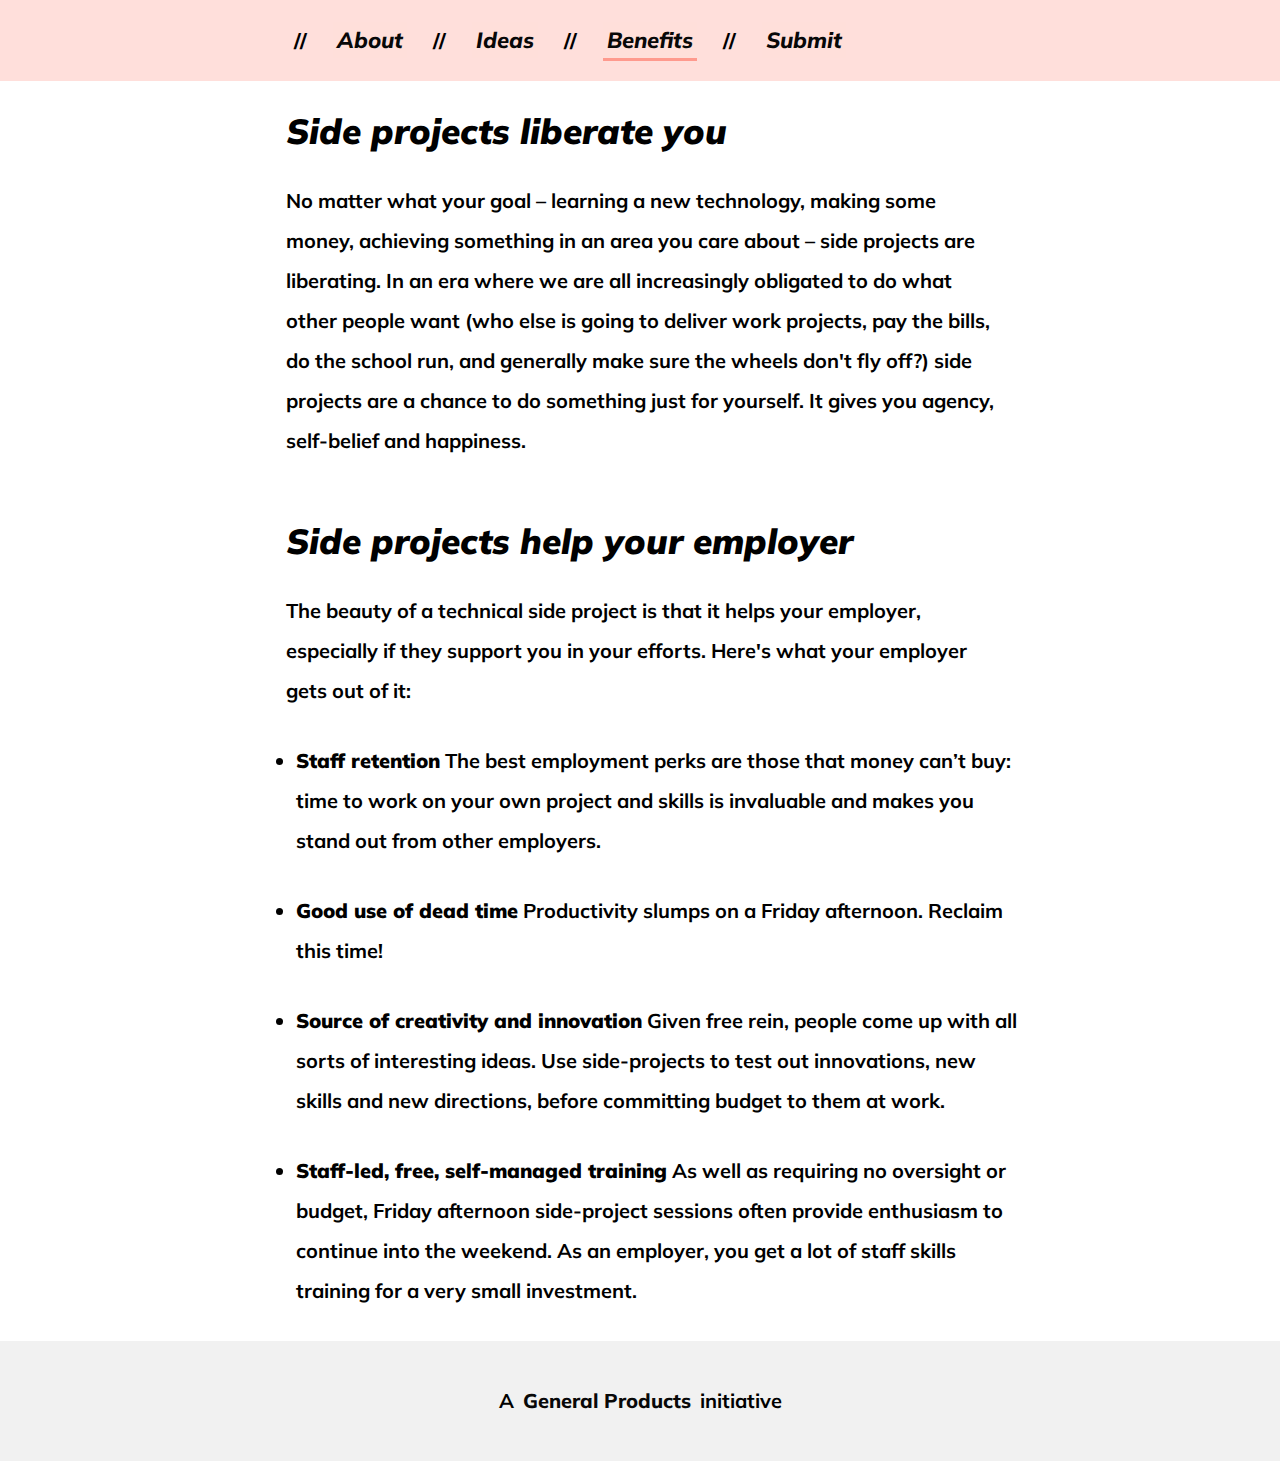
==== benefits.html @ 289e2361 "content added" ====
<!DOCTYPE html>
<html lang="en">
  <head>
    <title>SPS2020</title>
    <meta charset="utf-8">
    <meta name="viewport" content="width=device-width, initial-scale=1">
    <link rel="stylesheet" href="style.css">
    <link
      href="https://fonts.googleapis.com/css?family=Muli:400,400i,500,500i,600,600i,700,700i,800,800i,900,900i&display=swap"
      rel="stylesheet">
  </head>
  <body>
    <nav>
      <aside></aside>
      <ul>
        <li><a href="index.html" >About</a></li>
        <li><a href="ideas.html" >Ideas</a></li>
        <li><a href="benefits.html" class="current-page">Benefits</a></li>
        <li><a href="submit.html">Submit</a></li>
      </ul>
      <aside></aside>
    </nav>
    <section>
      <aside></aside>
      <main>
        <h2>Side projects liberate you</h2>
        <p>
          No matter what your goal – learning a new technology, making some money, achieving something in an area you care about – side projects are liberating. In an era where we are all increasingly obligated to do what other people want (who else is going to deliver work projects, pay the bills, do the school run, and generally make sure the wheels don't fly off?) side projects are a chance to do something just for yourself. It gives you agency, self-belief and happiness.
        </p>
        <h2>Side projects help your employer</h2>
        <p>
          The beauty of a technical side project is that it helps your employer, especially if they support you in your efforts. Here's what your employer gets out of it:
          <ul>
            <li>
              <strong>Staff retention</strong>
              The best employment perks are those that money can’t buy: time to work on your own project and skills is invaluable and makes you stand out from other employers.
            </li>
            <li><strong>Good use of dead time</strong>
            Productivity slumps on a Friday afternoon. Reclaim this time!</li>

            <li><strong>Source of creativity and innovation</strong>
            Given free rein, people come up with all sorts of interesting ideas. Use side-projects to test out innovations, new
            skills and new directions, before committing budget to them at work.</li>

            <li><strong>Staff-led, free, self-managed training</strong>
            As well as requiring no oversight or budget, Friday afternoon side-project sessions often provide enthusiasm to continue
            into the weekend. As an employer, you get a lot of staff skills training for a very small investment.</li>
          </ul>
      </main>
      <aside></aside>
    </section>
    <footer>
      <p>A <a href="https://generalproducts.co">General Products</a> initiative</p>
    </footer>
  </body>
</html>
---- style.css ----
* {
  margin: 0;
  font-size: 20px;
  font-weight: 700;
  line-height: 40px;
}

body {
  font-family: Muli, Arial, sans-serif;
  color: black;
}

a {
  font-weight: 800;
  color: #080808;
  text-decoration: none;
  box-shadow: 0px -36px 0px #ffdfda inset;
  padding: 4px;
  border-bottom: 3px solid #ff9a8e;
}

a:hover, nav li a:hover {
  box-shadow: 0px -36px 0px #fef0be inset;
}

header {
  background-color: #ff9a8e;
  height: 100vh;
  display: flex;
  justify-content: center;
  align-items: center;
}

nav {
  display: flex;
  background-color: #ff9a8e52;
}

nav ul {
  display: flex;
  flex: 3;
}

nav li {
  list-style-type: "// ";
  padding-right: 100px;
  padding: 20px;
  margin-left: 25px;
  font-weight: 800;
}

nav li a {
  font-style: italic;
  font-weight: 800;
  font-size: 110%;
  border-bottom: none;
}

nav li a:hover {
  box-shadow: none;
  border-bottom: 3px solid #080808;
}

h1 {
  color: #fef0be;
  font-size: 125px;
  font-style: italic;
  font-weight: 900
}

h2 {
  font-size:35px;
  padding: 30px 30px 0;
  font-weight: 900;
  font-style: italic;
}

p {
  padding: 30px;
}

section {
  display: flex;
}

li {
  padding-bottom: 30px;
}

aside {
  flex: 1;
}

main {
  flex: 3;
}

footer {
  background-color: #f1f1f1;
  padding: 10px;
  text-align: center;
  font-weight: 600
}

footer a {
  border-bottom: none;
  box-shadow: none;
}

footer a:hover {
  box-shadow: none;
  border-bottom: 3px solid black;
}

@media (max-width: 600px) {
  section {
    flex-direction: column;
  }
}

.current-page {
  border-bottom: 3px solid #ff9a8e
}

strong {
  font-weight: 900;
}

.badge {
  padding: 4px 8px;
  background-color: palegoldenrod;
  border-radius: 15px;
  margin: 4px
}

.badge-intermediate {
  background-color: paleturquoise;
}

.badge-beginner {
  background-color: peachpuff;
}

.badge-trial-and-error {
  background-color: palegreen;
}
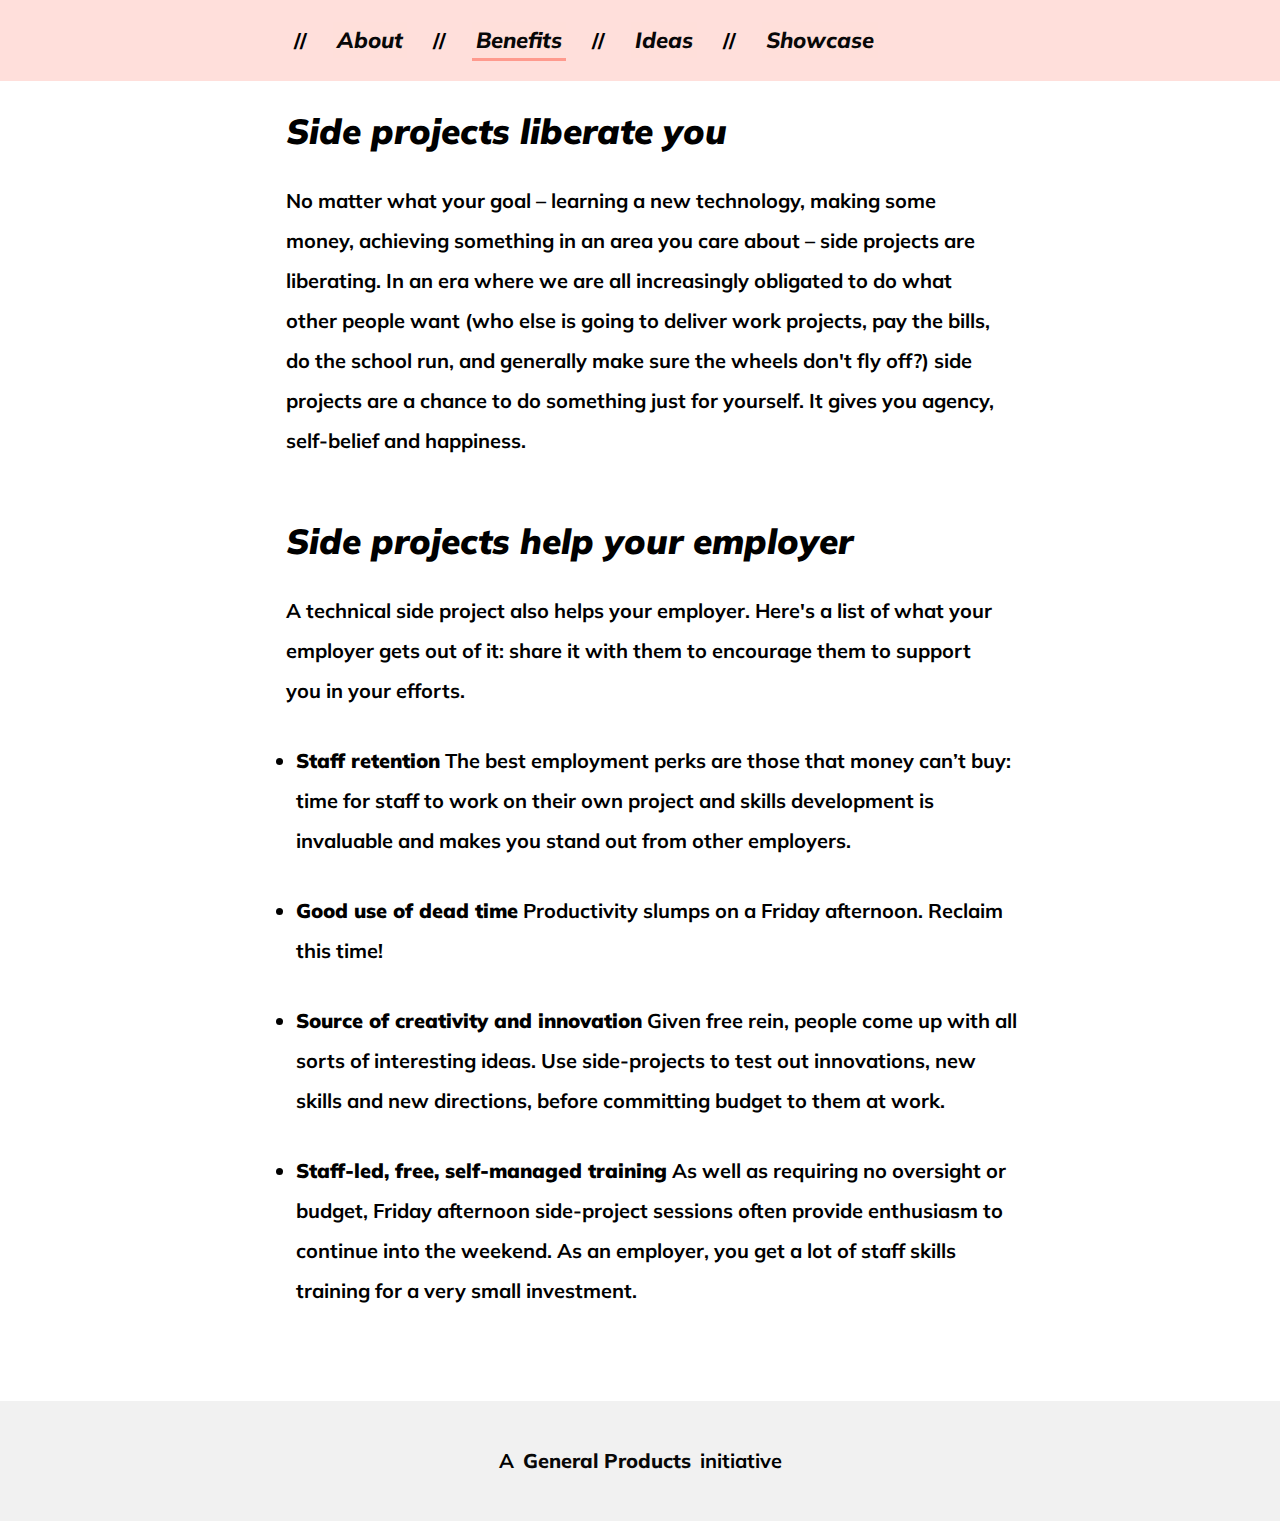
==== commit d21524c9: "more idea types, and more ideas" ====
--- a/benefits.html
+++ b/benefits.html
@@ -14,9 +14,9 @@
       <aside></aside>
       <ul>
         <li><a href="index.html" >About</a></li>
+        <li><a href="benefits.html" class="current-page">Benefits</a></li>
         <li><a href="ideas.html" >Ideas</a></li>
-        <li><a href="benefits.html" class="current-page">Benefits</a></li>
-        <li><a href="submit.html">Submit</a></li>
+        <li><a href="showcase.html">Showcase</a></li>
       </ul>
       <aside></aside>
     </nav>
@@ -29,11 +29,11 @@
         </p>
         <h2>Side projects help your employer</h2>
         <p>
-          The beauty of a technical side project is that it helps your employer, especially if they support you in your efforts. Here's what your employer gets out of it:
+          A technical side project also helps your employer. Here's a list of what your employer gets out of it: share it with them to encourage them to support you in your efforts.
           <ul>
             <li>
               <strong>Staff retention</strong>
-              The best employment perks are those that money can’t buy: time to work on your own project and skills is invaluable and makes you stand out from other employers.
+              The best employment perks are those that money can’t buy: time for staff to work on their own project and skills development is invaluable and makes you stand out from other employers.
             </li>
             <li><strong>Good use of dead time</strong>
             Productivity slumps on a Friday afternoon. Reclaim this time!</li>
@@ -46,6 +46,7 @@
             As well as requiring no oversight or budget, Friday afternoon side-project sessions often provide enthusiasm to continue
             into the weekend. As an employer, you get a lot of staff skills training for a very small investment.</li>
           </ul>
+        </p>
       </main>
       <aside></aside>
     </section>
--- a/style.css
+++ b/style.css
@@ -1,12 +1,12 @@
 * {
   margin: 0;
-  font-size: 20px;
   font-weight: 700;
   line-height: 40px;
 }
 
 body {
   font-family: Muli, Arial, sans-serif;
+  font-size: 20px;
   color: black;
 }
 
@@ -23,9 +23,17 @@
   box-shadow: 0px -36px 0px #fef0be inset;
 }
 
+a.secondary-link {
+  box-shadow: none;
+}
+
+a:hover.secondary-link {
+  border-bottom: 3px solid black;
+}
+
 header {
   background-color: #ff9a8e;
-  height: 100vh;
+  height: 50vh;
   display: flex;
   justify-content: center;
   align-items: center;
@@ -39,14 +47,15 @@
 nav ul {
   display: flex;
   flex: 3;
+  flex-direction: column;
 }
 
 nav li {
   list-style-type: "// ";
   padding-right: 100px;
-  padding: 20px;
   margin-left: 25px;
   font-weight: 800;
+  padding: 0;
 }
 
 nav li a {
@@ -63,9 +72,9 @@
 
 h1 {
   color: #fef0be;
-  font-size: 125px;
   font-style: italic;
-  font-weight: 900
+  font-weight: 900;
+  font-size: 9vw
 }
 
 h2 {
@@ -81,14 +90,11 @@
 
 section {
   display: flex;
+  flex-direction: column;
 }
 
 li {
   padding-bottom: 30px;
-}
-
-aside {
-  flex: 1;
 }
 
 main {
@@ -112,35 +118,94 @@
   border-bottom: 3px solid black;
 }
 
-@media (max-width: 600px) {
-  section {
-    flex-direction: column;
-  }
-}
-
 .current-page {
   border-bottom: 3px solid #ff9a8e
 }
 
+.contributor {
+  color: grey;
+  border-bottom: 3px solid #e8e6e0;
+}
+
+a.social-media-handle {
+   box-shadow: none;
+}
+
+a:hover.social-media-handle {
+  border-bottom: 3px solid black
+}
+
 strong {
   font-weight: 900;
 }
 
 .badge {
   padding: 4px 8px;
-  background-color: palegoldenrod;
+  background-color: rgb(248, 208, 192);
   border-radius: 15px;
-  margin: 4px
+  margin: 4px;
+  font-size: 18px;
 }
 
 .badge-intermediate {
-  background-color: paleturquoise;
+  background-color: rgb(189, 243, 243);
 }
 
 .badge-beginner {
-  background-color: peachpuff;
-}
-
-.badge-trial-and-error {
-  background-color: palegreen;
-}+  background-color: rgb(227, 228, 163);
+}
+
+.badge-advanced {
+  background-color: pink;
+}
+
+.badge-learning-by-doing {
+  background-color: rgb(179, 218, 241);
+}
+
+.badge-learning-with-others {
+  background-color: rgb(238, 181, 228);
+}
+
+.badge-editorial {
+  background-color: #c9f9d1;
+}
+
+.badge-marketing {
+  background-color: lavender;
+}
+
+.badge-rights {
+  background-color: thistle;
+}
+
+.badge-design {
+  background-color: mistyrose;
+}
+
+img {
+  width: 100%;
+  padding-top: 10px;
+}
+
+@media (min-width: 600px) {
+  header {
+    height: 100vh;
+  }
+
+  section {
+    flex-direction: row;
+  }
+
+  nav ul {
+    flex-direction: row;
+  }
+
+  nav li {
+    padding: 20px;
+  }
+
+  aside {
+    flex: 1;
+  }
+}
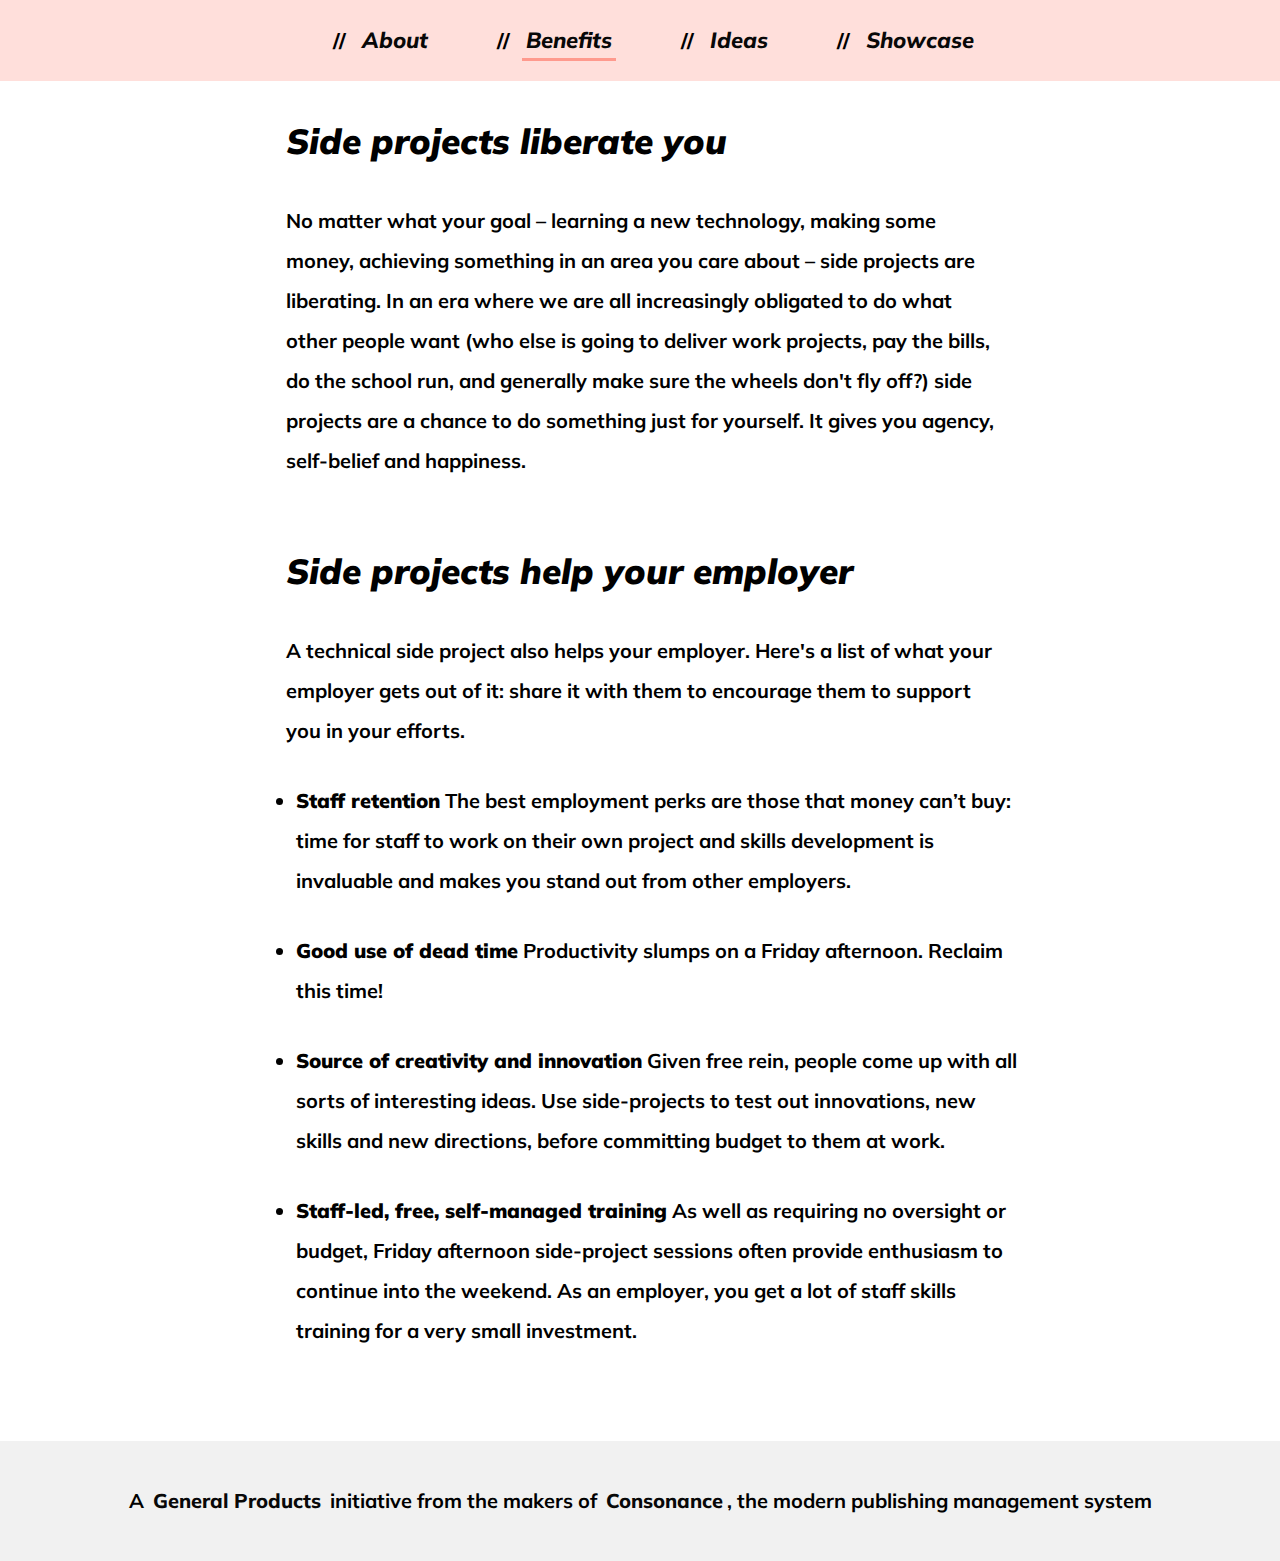
==== commit 73b9416b: "manual bullets for safari" ====
--- a/benefits.html
+++ b/benefits.html
@@ -51,7 +51,8 @@
       <aside></aside>
     </section>
     <footer>
-      <p>A <a href="https://generalproducts.co">General Products</a> initiative</p>
+      <p>A <a href="https://generalproducts.co">General Products</a> initiative from the makers of <a
+          href="https://consonance.app">Consonance</a>, the modern publishing management system</p>
     </footer>
   </body>
 </html>
--- a/style.css
+++ b/style.css
@@ -14,21 +14,20 @@
   font-weight: 800;
   color: #080808;
   text-decoration: none;
-  box-shadow: 0px -36px 0px #ffdfda inset;
   padding: 4px;
   border-bottom: 3px solid #ff9a8e;
 }
 
 a:hover, nav li a:hover {
+  border-bottom: 3px solid black;
+}
+
+a.secondary-link {
+  box-shadow: 0px -36px 0px #ffdfda inset;
+}
+
+a:hover.secondary-link {
   box-shadow: 0px -36px 0px #fef0be inset;
-}
-
-a.secondary-link {
-  box-shadow: none;
-}
-
-a:hover.secondary-link {
-  border-bottom: 3px solid black;
 }
 
 header {
@@ -51,13 +50,18 @@
 }
 
 nav li {
-  list-style-type: "// ";
+  list-style-type: none;
   padding-right: 100px;
   margin-left: 25px;
   font-weight: 800;
   padding: 0;
 }
 
+nav li:before {
+  content: "//";
+  padding-right: 12px;
+}
+
 nav li a {
   font-style: italic;
   font-weight: 800;
@@ -78,8 +82,13 @@
 }
 
 h2 {
-  font-size:35px;
-  padding: 30px 30px 0;
+  font-size: 35px;
+  padding: 40px 30px 10px;
+  font-weight: 900;
+  font-style: italic;
+}
+
+h3 {
   font-weight: 900;
   font-style: italic;
 }
@@ -105,7 +114,7 @@
   background-color: #f1f1f1;
   padding: 10px;
   text-align: center;
-  font-weight: 600
+  font-weight: 600;
 }
 
 footer a {
@@ -128,7 +137,7 @@
 }
 
 a.social-media-handle {
-   box-shadow: none;
+  box-shadow: none;
 }
 
 a:hover.social-media-handle {
@@ -142,6 +151,7 @@
 .badge {
   padding: 4px 8px;
   background-color: rgb(248, 208, 192);
+  color: rgb(107, 90, 83);
   border-radius: 15px;
   margin: 4px;
   font-size: 18px;
@@ -149,39 +159,64 @@
 
 .badge-intermediate {
   background-color: rgb(189, 243, 243);
+  color: rgb(91, 117, 117);
 }
 
 .badge-beginner {
   background-color: rgb(227, 228, 163);
+  color: rgb(81, 82, 58);
 }
 
 .badge-advanced {
   background-color: pink;
+  color: rgb(104, 78, 83);
 }
 
 .badge-learning-by-doing {
   background-color: rgb(179, 218, 241);
+  color: rgb(57, 70, 78);
 }
 
 .badge-learning-with-others {
-  background-color: rgb(238, 181, 228);
+  background-color: rgb(247, 218, 241);
+  color: rgb(83, 74, 82);
+}
+
+.badge-motivated-by-visuals {
+  background-color: #dae7dc;
+  color: #363a37;
+}
+
+.badge-motivated-by-data {
+  background-color: #dadbe7;
+  color: #464649;
+}
+
+.badge-motivated-by-knowledge {
+  background-color: #e7dadb;
+  color: #524c4d;
 }
 
 .badge-editorial {
   background-color: #c9f9d1;
+  color: #455748;
 }
 
 .badge-marketing {
   background-color: lavender;
+  color: rgb(74, 74, 82);
 }
 
 .badge-rights {
   background-color: thistle;
+  color: rgb(92, 81, 92);
 }
 
 .badge-design {
   background-color: mistyrose;
-}
+  color: rgb(100, 87, 86);
+}
+
 
 img {
   width: 100%;
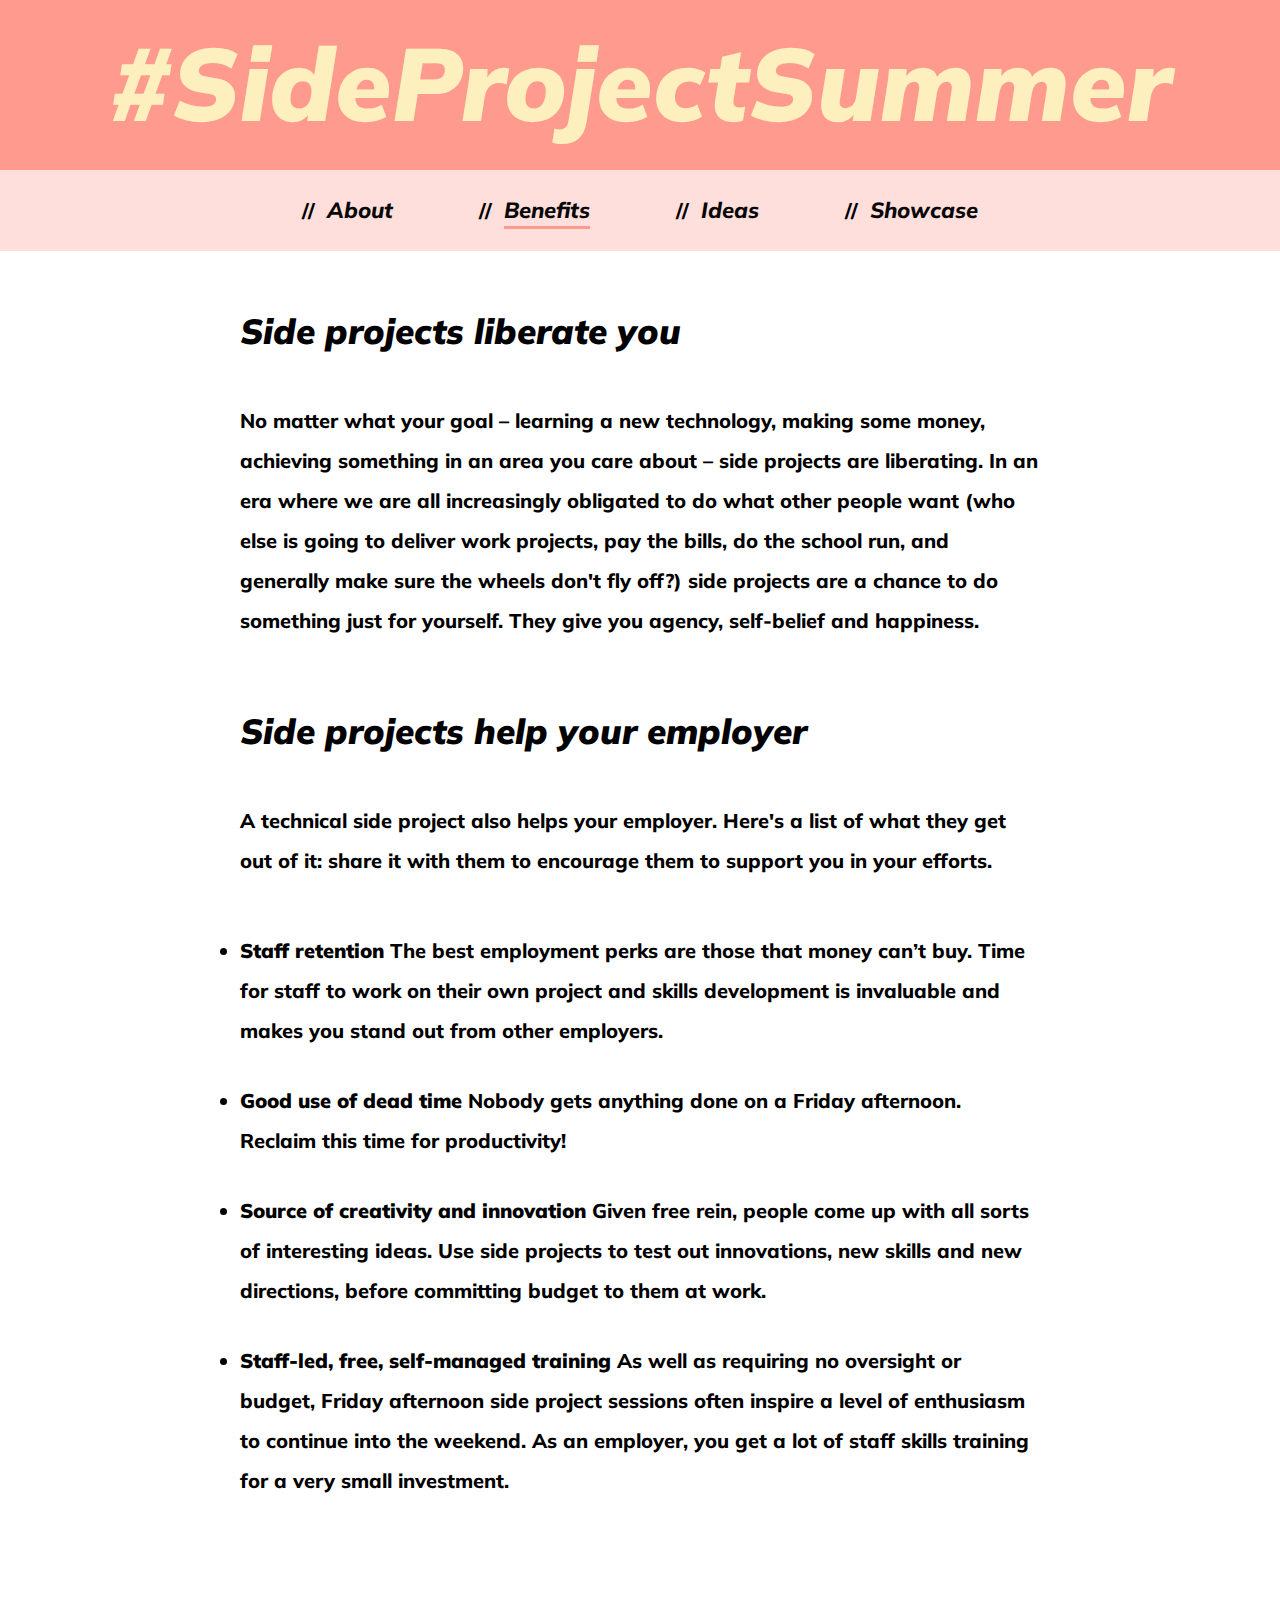
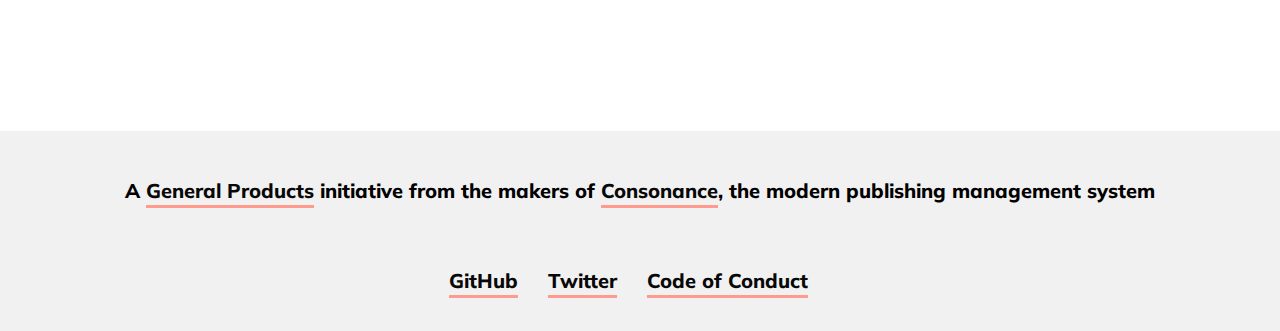
==== commit 0f5dbdee: "full title and social media preview" ====
--- a/benefits.html
+++ b/benefits.html
@@ -1,58 +1,61 @@
 <!DOCTYPE html>
 <html lang="en">
   <head>
-    <title>SPS2020</title>
+    <title>Side Project Summer 2020 | Benefits</title>
     <meta charset="utf-8">
     <meta name="viewport" content="width=device-width, initial-scale=1">
     <link rel="stylesheet" href="style.css">
-    <link
-      href="https://fonts.googleapis.com/css?family=Muli:400,400i,500,500i,600,600i,700,700i,800,800i,900,900i&display=swap"
-      rel="stylesheet">
+    <link href="https://fonts.googleapis.com/css?family=Muli:800,800i,900,900i&display=swap" rel="stylesheet">
   </head>
   <body>
+    <header class="header--secondary">
+      <a href="index.html#get-started">
+        <h1>#SideProjectSummer</h1>
+      </a>
+    </header>
     <nav>
-      <aside></aside>
       <ul>
         <li><a href="index.html" >About</a></li>
         <li><a href="benefits.html" class="current-page">Benefits</a></li>
         <li><a href="ideas.html" >Ideas</a></li>
         <li><a href="showcase.html">Showcase</a></li>
       </ul>
-      <aside></aside>
     </nav>
-    <section>
-      <aside></aside>
-      <main>
-        <h2>Side projects liberate you</h2>
-        <p>
-          No matter what your goal – learning a new technology, making some money, achieving something in an area you care about – side projects are liberating. In an era where we are all increasingly obligated to do what other people want (who else is going to deliver work projects, pay the bills, do the school run, and generally make sure the wheels don't fly off?) side projects are a chance to do something just for yourself. It gives you agency, self-belief and happiness.
-        </p>
-        <h2>Side projects help your employer</h2>
-        <p>
-          A technical side project also helps your employer. Here's a list of what your employer gets out of it: share it with them to encourage them to support you in your efforts.
-          <ul>
-            <li>
-              <strong>Staff retention</strong>
-              The best employment perks are those that money can’t buy: time for staff to work on their own project and skills development is invaluable and makes you stand out from other employers.
-            </li>
-            <li><strong>Good use of dead time</strong>
-            Productivity slumps on a Friday afternoon. Reclaim this time!</li>
+    <main>
+      <h2>Side projects liberate you</h2>
+      <p>
+        No matter what your goal – learning a new technology, making some money, achieving something in an area you care about – side projects are liberating. In an era where we are all increasingly obligated to do what other people want (who else is going to deliver work projects, pay the bills, do the school run, and generally make sure the wheels don't fly off?) side projects are a chance to do something just for yourself. They give you agency, self-belief and happiness.
+      </p>
+      <h2>Side projects help your employer</h2>
+      <p>
+        A technical side project also helps your employer. Here's a list of what they get out of it: share it with them to encourage them to support you in your efforts.
+        <ul>
+          <li>
+            <strong>Staff retention</strong>
+            The best employment perks are those that money can’t buy. Time for staff to work on their own project and skills development is invaluable and makes you stand out from other employers.
+          </li>
+          <li><strong>Good use of dead time</strong>
+          Nobody gets anything done on a Friday afternoon. Reclaim this time for productivity!</li>
 
-            <li><strong>Source of creativity and innovation</strong>
-            Given free rein, people come up with all sorts of interesting ideas. Use side-projects to test out innovations, new
-            skills and new directions, before committing budget to them at work.</li>
+          <li><strong>Source of creativity and innovation</strong>
+          Given free rein, people come up with all sorts of interesting ideas. Use side projects to test out innovations, new
+          skills and new directions, before committing budget to them at work.</li>
 
-            <li><strong>Staff-led, free, self-managed training</strong>
-            As well as requiring no oversight or budget, Friday afternoon side-project sessions often provide enthusiasm to continue
-            into the weekend. As an employer, you get a lot of staff skills training for a very small investment.</li>
-          </ul>
-        </p>
-      </main>
-      <aside></aside>
-    </section>
+          <li><strong>Staff-led, free, self-managed training</strong>
+          As well as requiring no oversight or budget, Friday afternoon side project sessions often inspire a level of enthusiasm to continue into the weekend. As an employer, you get a lot of staff skills training for a very small investment.</li>
+        </ul>
+      </p>
+    </main>
     <footer>
-      <p>A <a href="https://generalproducts.co">General Products</a> initiative from the makers of <a
-          href="https://consonance.app">Consonance</a>, the modern publishing management system</p>
+      <p>
+        A <a href="https://generalproducts.co">General Products</a> initiative from the makers of <a
+          href="https://consonance.app">Consonance</a>, the modern publishing management system
+      </p>
+      <ul>
+        <li><a href="https://github.com/GeneralProducts/side-project-summer">GitHub</a></li>
+        <li><a href="https://twitter.com/sideprosummer">Twitter</a></li>
+        <li><a href="coc.html">Code of Conduct</a></li>
+      </ul>
     </footer>
   </body>
 </html>
--- a/style.css
+++ b/style.css
@@ -1,6 +1,6 @@
 * {
   margin: 0;
-  font-weight: 700;
+  font-weight: 800;
   line-height: 40px;
 }
 
@@ -14,12 +14,13 @@
   font-weight: 800;
   color: #080808;
   text-decoration: none;
-  padding: 4px;
+  padding: 0 0 2px;
   border-bottom: 3px solid #ff9a8e;
 }
 
 a:hover, nav li a:hover {
   border-bottom: 3px solid black;
+  color: #ca3a3a;
 }
 
 a.secondary-link {
@@ -30,29 +31,26 @@
   box-shadow: 0px -36px 0px #fef0be inset;
 }
 
+header a:hover {
+  border-bottom: 3px solid #ff9a8e;
+}
+
 header {
   background-color: #ff9a8e;
-  height: 50vh;
   display: flex;
   justify-content: center;
   align-items: center;
+  padding: 5%;
+  height: 42px;
 }
 
 nav {
-  display: flex;
   background-color: #ff9a8e52;
-}
-
-nav ul {
-  display: flex;
-  flex: 3;
-  flex-direction: column;
+  padding: 0 20px;
 }
 
 nav li {
   list-style-type: none;
-  padding-right: 100px;
-  margin-left: 25px;
   font-weight: 800;
   padding: 0;
 }
@@ -65,7 +63,7 @@
 nav li a {
   font-style: italic;
   font-weight: 800;
-  font-size: 110%;
+  font-size: 90%;
   border-bottom: none;
 }
 
@@ -78,12 +76,12 @@
   color: #fef0be;
   font-style: italic;
   font-weight: 900;
-  font-size: 9vw
+  font-size: 8vw
 }
 
 h2 {
-  font-size: 35px;
-  padding: 40px 30px 10px;
+  font-size: 28px;
+  padding: 20px 0 0;
   font-weight: 900;
   font-style: italic;
 }
@@ -93,38 +91,33 @@
   font-style: italic;
 }
 
-p {
-  padding: 30px;
-}
-
-section {
-  display: flex;
-  flex-direction: column;
+main {
+  padding: 0 16px 0 20px;
+}
+
+ul {
+  margin: 0;
+  padding: 20px 0;
 }
 
 li {
   padding-bottom: 30px;
-}
-
-main {
-  flex: 3;
+  list-style-type: none;
+}
+
+p {
+  padding: 15px 0;
 }
 
 footer {
   background-color: #f1f1f1;
   padding: 10px;
   text-align: center;
-  font-weight: 600;
-}
-
-footer a {
-  border-bottom: none;
-  box-shadow: none;
-}
-
-footer a:hover {
-  box-shadow: none;
-  border-bottom: 3px solid black;
+}
+
+footer ul li {
+  display: inline;
+  padding-right: 24px;
 }
 
 .current-page {
@@ -133,15 +126,7 @@
 
 .contributor {
   color: grey;
-  border-bottom: 3px solid #e8e6e0;
-}
-
-a.social-media-handle {
-  box-shadow: none;
-}
-
-a:hover.social-media-handle {
-  border-bottom: 3px solid black
+  padding: 0;
 }
 
 strong {
@@ -217,30 +202,64 @@
   color: rgb(100, 87, 86);
 }
 
-
 img {
   width: 100%;
   padding-top: 10px;
 }
 
-@media (min-width: 600px) {
+.badge {
+  white-space: nowrap;
+}
+
+@media (min-width: 800px) {
   header {
     height: 100vh;
-  }
-
-  section {
-    flex-direction: row;
+    padding: 0;
+  }
+
+  .header--secondary {
+    padding: 5%;
+    height: 42px;
+  }
+
+  li {
+    list-style-type: disc;
   }
 
   nav ul {
-    flex-direction: row;
+    margin: 0 auto;
+    width: 800px;
+    padding: 0;
+    text-align: center;
   }
 
   nav li {
+    display: inline-block;
+    padding: 20px 40px;
+  }
+
+  nav li a {
+    font-size: 110%;
+  }
+
+  h2 {
+    font-size: 35px;
+    padding: 40px 0 20px 0;
+    font-weight: 900;
+    font-style: italic;
+  }
+
+  p {
+    padding: 30px 0;
+  }
+
+  main {
+    margin: 0 auto;
+    width: 800px;
     padding: 20px;
   }
 
-  aside {
-    flex: 1;
-  }
-}
+  footer {
+    margin-top: 100px;
+  }
+}
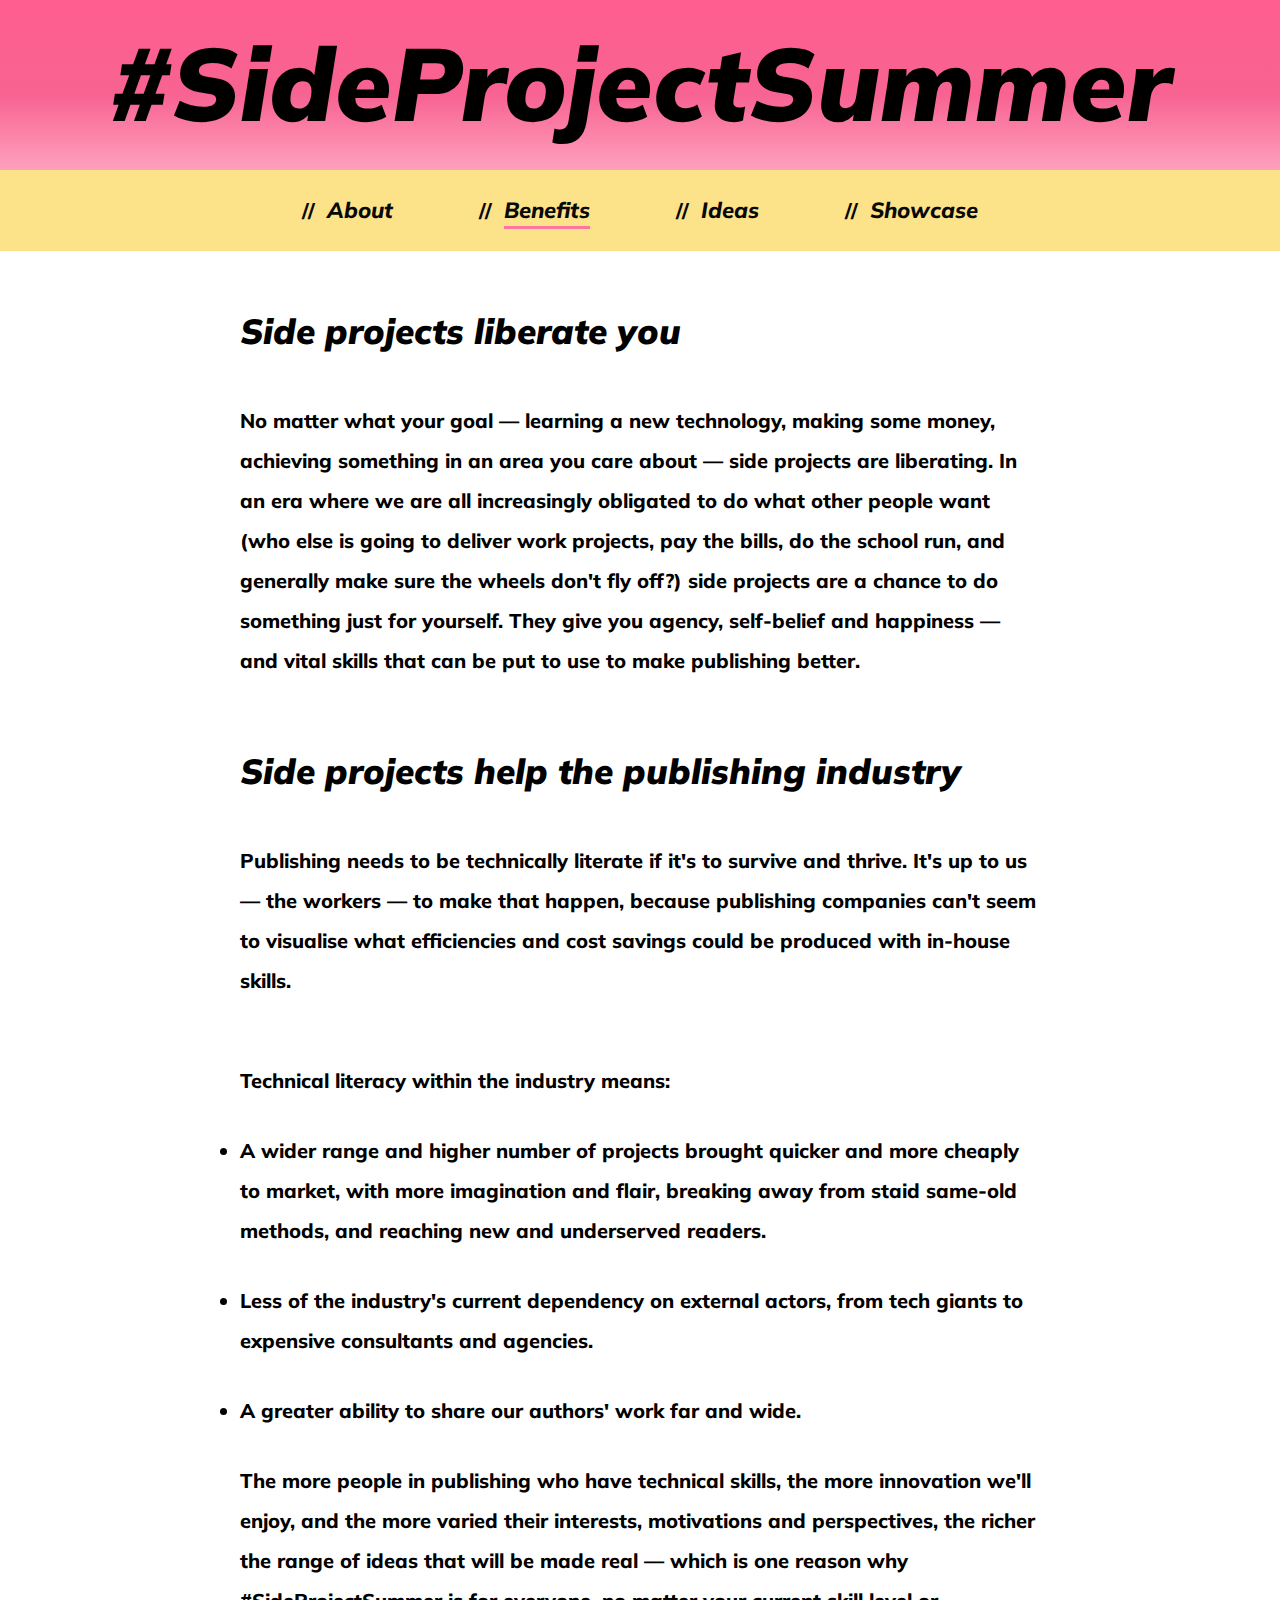
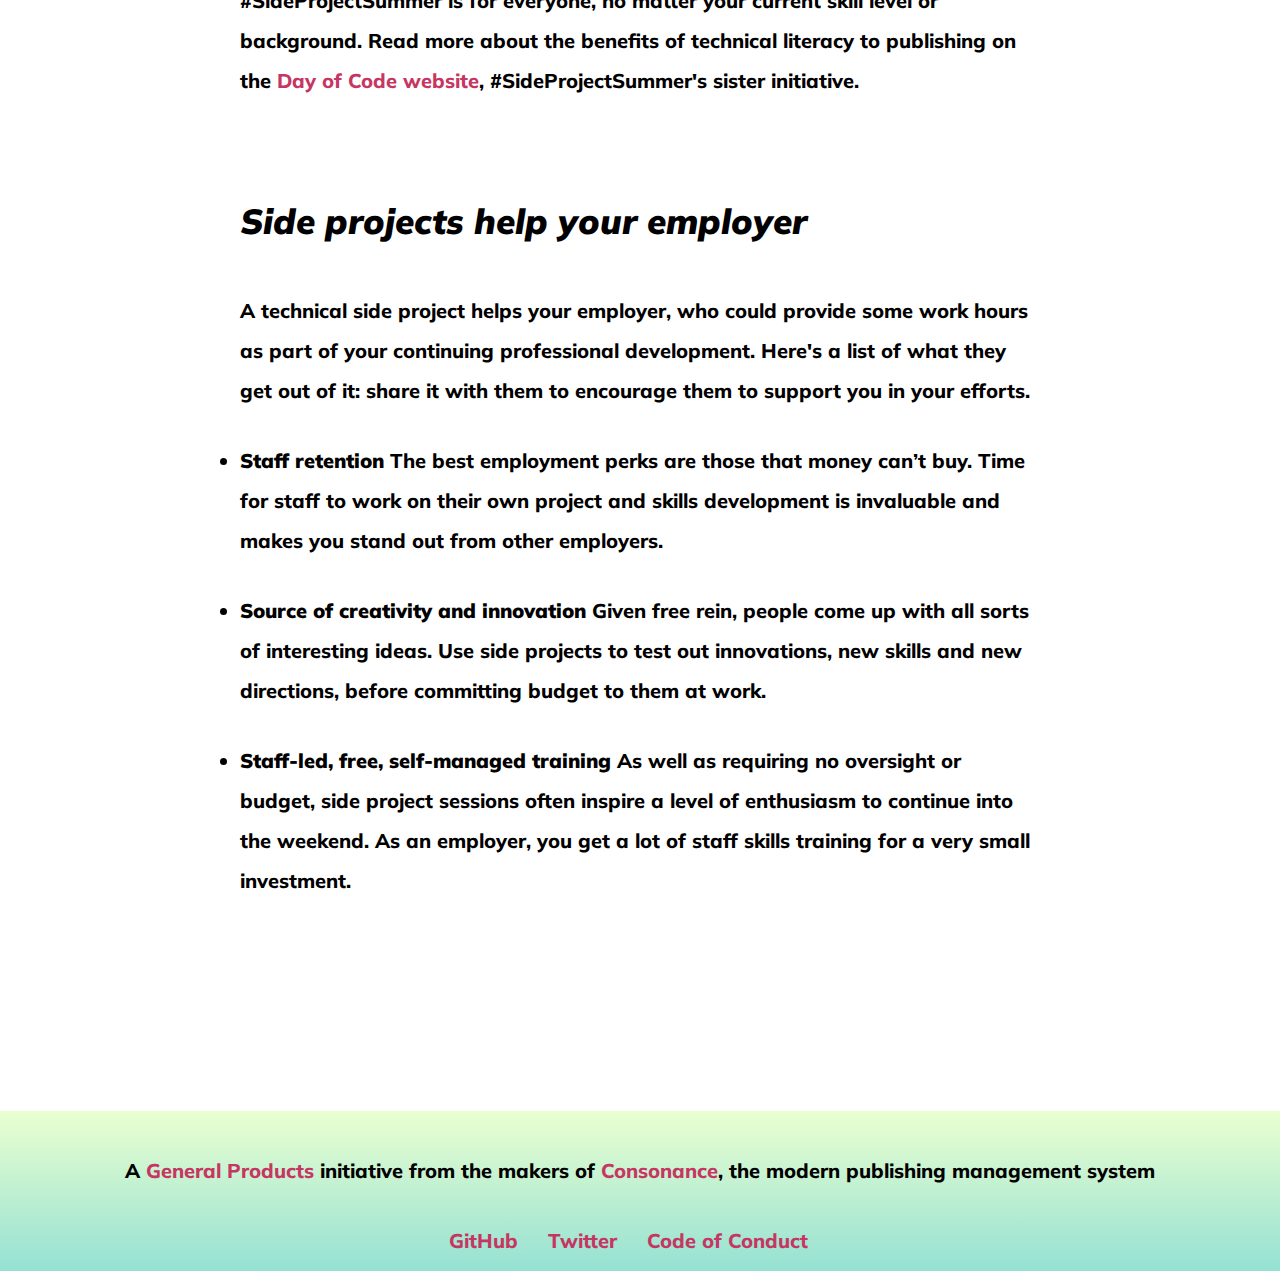
==== commit b15be57b: "Merge pull request #8 from GeneralProducts/2021-suggestions" ====
--- a/benefits.html
+++ b/benefits.html
@@ -1,7 +1,7 @@
 <!DOCTYPE html>
 <html lang="en">
   <head>
-    <title>Side Project Summer 2020 | Benefits</title>
+    <title>Side Project Summer 2021 | Benefits</title>
     <meta charset="utf-8">
     <meta name="viewport" content="width=device-width, initial-scale=1">
     <link rel="stylesheet" href="style.css">
@@ -24,25 +24,36 @@
     <main>
       <h2>Side projects liberate you</h2>
       <p>
-        No matter what your goal – learning a new technology, making some money, achieving something in an area you care about – side projects are liberating. In an era where we are all increasingly obligated to do what other people want (who else is going to deliver work projects, pay the bills, do the school run, and generally make sure the wheels don't fly off?) side projects are a chance to do something just for yourself. They give you agency, self-belief and happiness.
+        No matter what your goal — learning a new technology, making some money, achieving something in an area you care about — side projects are liberating. In an era where we are all increasingly obligated to do what other people want (who else is going to deliver work projects, pay the bills, do the school run, and generally make sure the wheels don't fly off?) side projects are a chance to do something just for yourself. They give you agency, self-belief and happiness — and vital skills that can be put to use to make publishing better.
+      </p>
+      <h2>Side projects help the publishing industry</h2>
+      <p>
+        Publishing needs to be technically literate if it's to survive and thrive. It's up to us — the workers — to make that happen, because publishing companies can't seem to visualise what efficiencies and cost savings could be produced with in-house skills.</p>
+        <p> Technical literacy within the industry means:
+        <ul>
+          <li>
+            A wider range and higher number of projects brought quicker and more cheaply to market, with more imagination and flair, breaking away from staid same-old methods, and reaching new and underserved readers.
+          </li>
+          <li>Less of the industry's current dependency on external actors, from tech giants to expensive consultants and agencies.</li>
+          <li>A greater ability to share our authors' work far and wide.</li>
+        </ul>
+        The more people in publishing who have technical skills, the more innovation we'll enjoy, and the more varied their interests, motivations and perspectives, the richer the range of ideas that will be made real — which is one reason why #SideProjectSummer is for everyone, no matter your current skill level or background. Read more about the benefits of technical literacy to publishing on the <a href="https://dayofcode.co.uk/introduction">Day of Code website</a>, #SideProjectSummer's sister initiative.
       </p>
       <h2>Side projects help your employer</h2>
       <p>
-        A technical side project also helps your employer. Here's a list of what they get out of it: share it with them to encourage them to support you in your efforts.
+        A technical side project helps your employer, who could provide some work hours as part of your continuing professional development. Here's a list of what they get out of it: share it with them to encourage them to support you in your efforts.
         <ul>
           <li>
             <strong>Staff retention</strong>
             The best employment perks are those that money can’t buy. Time for staff to work on their own project and skills development is invaluable and makes you stand out from other employers.
           </li>
-          <li><strong>Good use of dead time</strong>
-          Nobody gets anything done on a Friday afternoon. Reclaim this time for productivity!</li>
 
           <li><strong>Source of creativity and innovation</strong>
           Given free rein, people come up with all sorts of interesting ideas. Use side projects to test out innovations, new
           skills and new directions, before committing budget to them at work.</li>
 
           <li><strong>Staff-led, free, self-managed training</strong>
-          As well as requiring no oversight or budget, Friday afternoon side project sessions often inspire a level of enthusiasm to continue into the weekend. As an employer, you get a lot of staff skills training for a very small investment.</li>
+          As well as requiring no oversight or budget, side project sessions often inspire a level of enthusiasm to continue into the weekend. As an employer, you get a lot of staff skills training for a very small investment.</li>
         </ul>
       </p>
     </main>
--- a/style.css
+++ b/style.css
@@ -1,3 +1,15 @@
+/* https://colorhunt.co/palette/258170 */
+:root {
+  --primary-color: #fce38a;
+  --tertiary-color: #eaffd0;
+  --brand-color: #ff75a0;
+  --white: #ffffff;
+  --nav-link: #080808;
+  --link: #c63663;
+  --hover: #f72164;
+  --header: #000;
+}
+
 * {
   margin: 0;
   font-weight: 800;
@@ -12,31 +24,24 @@
 
 a {
   font-weight: 800;
-  color: #080808;
+  color: var(--link);
   text-decoration: none;
   padding: 0 0 2px;
-  border-bottom: 3px solid #ff9a8e;
+  border-bottom: 3px solid transparent;
 }
 
 a:hover, nav li a:hover {
   border-bottom: 3px solid black;
-  color: #ca3a3a;
-}
-
-a.secondary-link {
-  box-shadow: 0px -36px 0px #ffdfda inset;
-}
-
-a:hover.secondary-link {
-  box-shadow: 0px -36px 0px #fef0be inset;
+  color: var(--hover);
 }
 
 header a:hover {
-  border-bottom: 3px solid #ff9a8e;
+  border-bottom: 3px solid transparent;
 }
 
 header {
-  background-color: #ff9a8e;
+  background-color: var(--brand-color);
+background: linear-gradient(180deg, rgba(255,94,144,1) 0%, rgba(247,99,146,1) 56%, rgba(255,161,190,1) 100%);
   display: flex;
   justify-content: center;
   align-items: center;
@@ -45,8 +50,9 @@
 }
 
 nav {
-  background-color: #ff9a8e52;
+  background-color: var(--primary-color);
   padding: 0 20px;
+  color: var(--nav-link);
 }
 
 nav li {
@@ -65,6 +71,7 @@
   font-weight: 800;
   font-size: 90%;
   border-bottom: none;
+  color: var(--nav-link);
 }
 
 nav li a:hover {
@@ -73,7 +80,7 @@
 }
 
 h1 {
-  color: #fef0be;
+  color: var(--header);
   font-style: italic;
   font-weight: 900;
   font-size: 8vw
@@ -97,7 +104,7 @@
 
 ul {
   margin: 0;
-  padding: 20px 0;
+  padding: 0;
 }
 
 li {
@@ -110,7 +117,8 @@
 }
 
 footer {
-  background-color: #f1f1f1;
+  background-color: var(--tertiary-color);
+  background: linear-gradient(180deg, rgba(234,255,208,1) 0%, rgba(149,225,211,1) 100%);
   padding: 10px;
   text-align: center;
 }
@@ -121,7 +129,7 @@
 }
 
 .current-page {
-  border-bottom: 3px solid #ff9a8e
+  border-bottom: 3px solid var(--brand-color);
 }
 
 .contributor {
@@ -136,45 +144,46 @@
 .badge {
   padding: 4px 8px;
   background-color: rgb(248, 208, 192);
-  color: rgb(107, 90, 83);
+  color: rgb(128, 93, 78);
   border-radius: 15px;
   margin: 4px;
   font-size: 18px;
+  white-space: nowrap;
 }
 
 .badge-intermediate {
   background-color: rgb(189, 243, 243);
-  color: rgb(91, 117, 117);
+  color: rgb(31, 143, 143);
 }
 
 .badge-beginner {
   background-color: rgb(227, 228, 163);
-  color: rgb(81, 82, 58);
+  color: rgb(134, 139, 27)
 }
 
 .badge-advanced {
   background-color: pink;
-  color: rgb(104, 78, 83);
+  color: rgb(156, 64, 82);
 }
 
 .badge-learning-by-doing {
   background-color: rgb(179, 218, 241);
-  color: rgb(57, 70, 78);
+  color: rgb(62, 92, 110);
 }
 
 .badge-learning-with-others {
   background-color: rgb(247, 218, 241);
-  color: rgb(83, 74, 82);
+  color: rgb(129, 68, 121);
 }
 
 .badge-motivated-by-visuals {
   background-color: #dae7dc;
-  color: #363a37;
+  color: #3c7c4b;
 }
 
 .badge-motivated-by-data {
   background-color: #dadbe7;
-  color: #464649;
+  color: #43437a;
 }
 
 .badge-motivated-by-knowledge {
@@ -189,17 +198,17 @@
 
 .badge-marketing {
   background-color: lavender;
-  color: rgb(74, 74, 82);
+  color: rgb(75, 75, 131);
 }
 
 .badge-rights {
   background-color: thistle;
-  color: rgb(92, 81, 92);
+  color: rgb(138, 70, 138);
 }
 
 .badge-design {
   background-color: mistyrose;
-  color: rgb(100, 87, 86);
+  color: rgb(185, 86, 78);
 }
 
 img {
@@ -207,8 +216,14 @@
   padding-top: 10px;
 }
 
-.badge {
-  white-space: nowrap;
+figure {
+  display: table;
+}
+
+figcaption {
+  display: table-caption;
+  caption-side: top;
+  font-weight: 400;
 }
 
 @media (min-width: 800px) {
